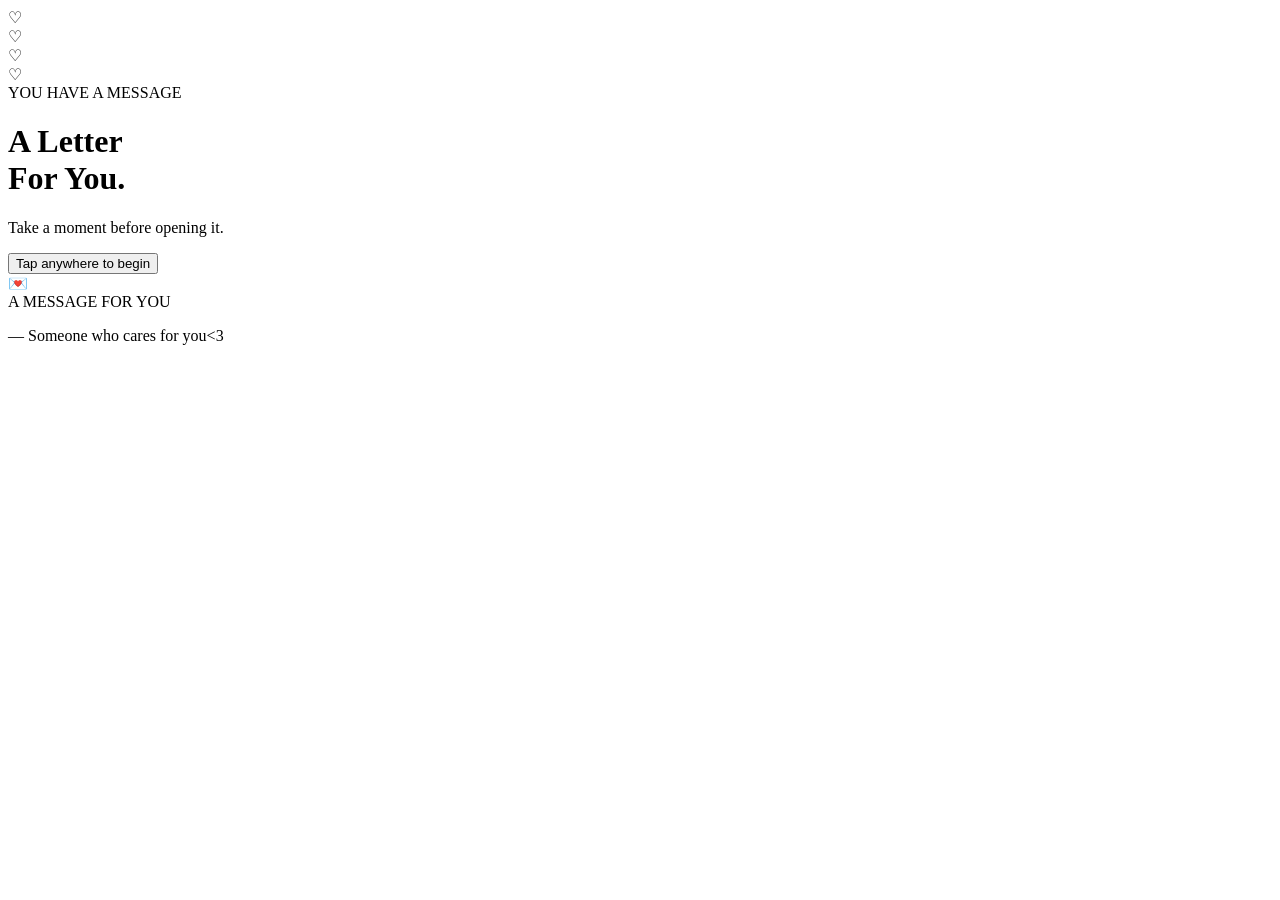
==== index.html @ a2103060 "Create index.html" ====
<!DOCTYPE html>
<html lang="en">

<head>
    <meta charset="UTF-8">

    <meta name="viewport"
          content="width=device-width, initial-scale=1.0">

    <title>A Message For You 💌</title>

    <link rel="stylesheet" href="style.css">
</head>

<body>

    <div class="background">
        <div class="glow"></div>
        <div class="glow glow-two"></div>

        <div class="heart heart-one">♡</div>
        <div class="heart heart-two">♡</div>
        <div class="heart heart-three">♡</div>
        <div class="heart heart-four">♡</div>
    </div>


    <!-- OPENING -->

    <main id="welcome" class="screen">

        <div class="card">

            <div class="label">
                YOU HAVE A MESSAGE
            </div>

            <h1>
                A Letter<br>
                For You.
            </h1>

            <p>
                Take a moment before opening it.
            </p>

            <button
                id="openButton"
                class="main-button">

                Tap anywhere to begin

            </button>

        </div>

    </main>


    <!-- MESSAGE -->

    <main
        id="messageScreen"
        class="screen hidden">

        <div class="message-card">

            <div class="envelope">
                💌
            </div>

            <div class="label">
                A MESSAGE FOR YOU
            </div>

            <div
                id="message"
                class="message">
            </div>

            <div class="line"></div>

            <p class="signature">
                — Someone who cares for you<3
            </p>

        </div>

    </main>


    <script src="script.js"></script>

</body>

</html>
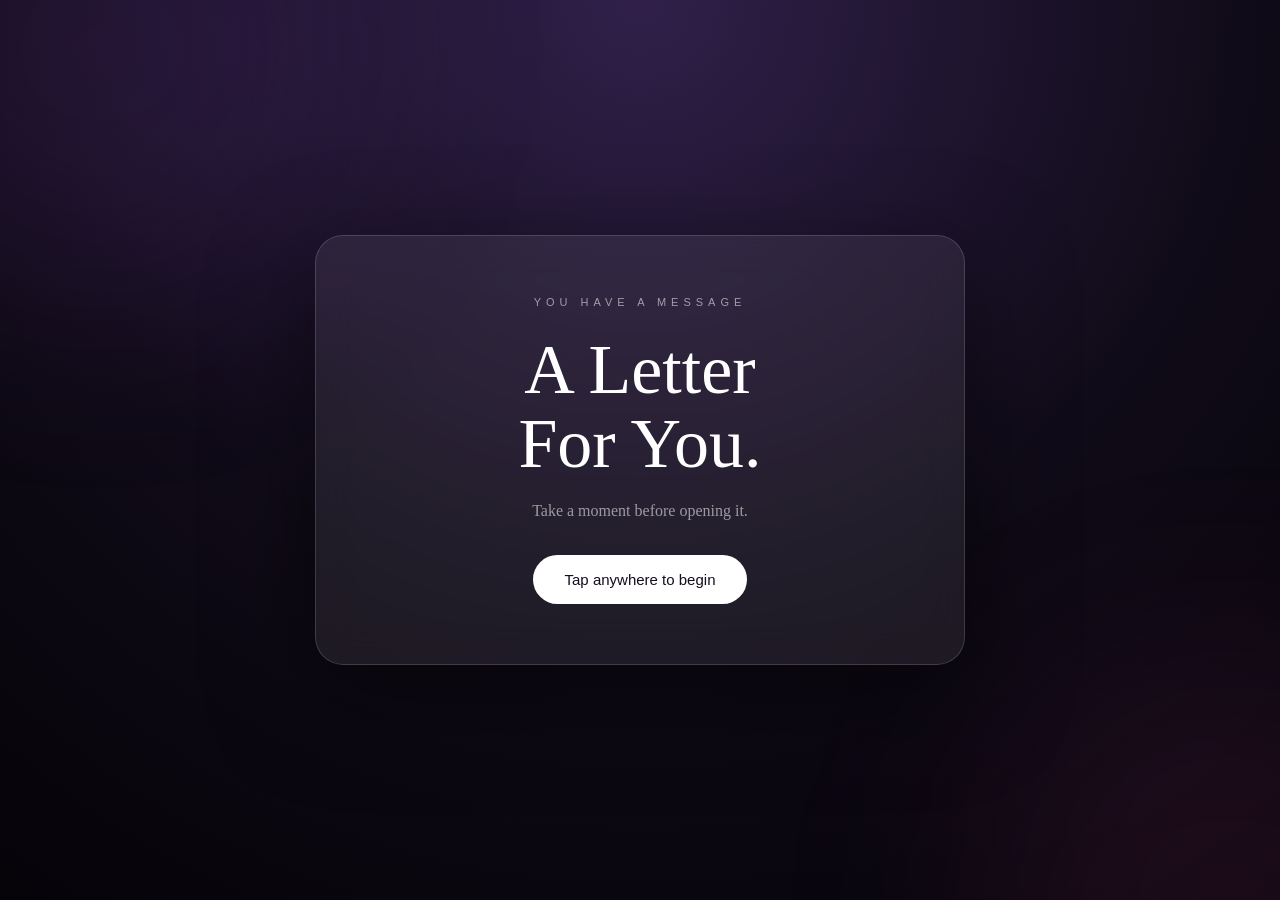
==== commit d264ba18: "Update index.html" ====
--- a/index.html
+++ b/index.html
@@ -7,7 +7,7 @@
     <meta name="viewport"
           content="width=device-width, initial-scale=1.0">
 
-    <title>A Message For You 💌</title>
+    <title>A Message For You🌹</title>
 
     <link rel="stylesheet" href="style.css">
 </head>
@@ -81,7 +81,7 @@
             <div class="line"></div>
 
             <p class="signature">
-                — Someone who cares for you<3
+                — Someone who cares for you 
             </p>
 
         </div>
--- a/style.css
+++ b/style.css
@@ -0,0 +1,388 @@
+* {
+    margin: 0;
+    padding: 0;
+    box-sizing: border-box;
+}
+
+body {
+    min-height: 100vh;
+
+    font-family:
+        Georgia,
+        "Times New Roman",
+        serif;
+
+    color: white;
+
+    background:
+        radial-gradient(
+            circle at top,
+            #30204a,
+            #100b18 55%,
+            #050308
+        );
+
+    overflow: hidden;
+}
+
+
+/* =========================
+   SCREEN
+========================= */
+
+.screen {
+
+    position: relative;
+
+    width: 100%;
+    height: 100vh;
+
+    display: flex;
+
+    align-items: center;
+    justify-content: center;
+
+    padding: 25px;
+
+    z-index: 5;
+}
+
+.hidden {
+    display: none !important;
+}
+
+
+/* =========================
+   CARD
+========================= */
+
+.card,
+.message-card {
+
+    width: 100%;
+    max-width: 650px;
+
+    padding: 60px 40px;
+
+    text-align: center;
+
+    border-radius: 28px;
+
+    background:
+        rgba(255,255,255,0.07);
+
+    border:
+        1px solid
+        rgba(255,255,255,0.15);
+
+    backdrop-filter:
+        blur(20px);
+
+    box-shadow:
+        0 30px 100px
+        rgba(0,0,0,0.5);
+
+    animation:
+        appear 1s ease;
+}
+
+
+/* =========================
+   TEXT
+========================= */
+
+.label {
+
+    margin-bottom: 25px;
+
+    font-family: Arial, sans-serif;
+
+    font-size: 11px;
+
+    letter-spacing: 5px;
+
+    opacity: 0.55;
+}
+
+h1 {
+
+    font-size:
+        clamp(38px, 7vw, 70px);
+
+    line-height: 1.05;
+
+    font-weight: normal;
+}
+
+.card p {
+
+    margin-top: 22px;
+
+    opacity: 0.55;
+
+    font-size: 16px;
+}
+
+
+/* =========================
+   BUTTON
+========================= */
+
+.main-button {
+
+    margin-top: 35px;
+
+    padding:
+        16px 32px;
+
+    border: none;
+
+    border-radius: 50px;
+
+    background: white;
+
+    color: #160d20;
+
+    font-size: 15px;
+
+    cursor: pointer;
+
+    transition:
+        transform 0.3s ease,
+        box-shadow 0.3s ease;
+}
+
+.main-button:hover {
+
+    transform:
+        translateY(-4px);
+
+    box-shadow:
+        0 15px 40px
+        rgba(255,255,255,0.25);
+}
+
+.main-button:active {
+
+    transform:
+        scale(0.97);
+}
+
+
+/* =========================
+   MESSAGE
+========================= */
+
+.message-card {
+
+    min-height: 430px;
+
+    display: flex;
+
+    flex-direction: column;
+
+    justify-content: center;
+}
+
+.envelope {
+
+    font-size: 60px;
+
+    margin-bottom: 25px;
+
+    animation:
+        floating 3s ease-in-out infinite;
+}
+
+.message {
+
+    min-height: 130px;
+
+    margin-top: 10px;
+
+    font-size:
+        clamp(21px, 4vw, 31px);
+
+    line-height: 1.6;
+}
+
+.line {
+
+    width: 60px;
+
+    height: 1px;
+
+    margin:
+        30px auto 15px;
+
+    background:
+        rgba(255,255,255,0.4);
+}
+
+.signature {
+
+    opacity: 0.5;
+
+    font-style: italic;
+}
+
+
+/* =========================
+   BACKGROUND
+========================= */
+
+.glow {
+
+    position: fixed;
+
+    width: 500px;
+    height: 500px;
+
+    border-radius: 50%;
+
+    background:
+        rgba(130,70,180,0.15);
+
+    filter:
+        blur(100px);
+
+    top: -200px;
+    left: -150px;
+}
+
+.glow-two {
+
+    top: auto;
+    left: auto;
+
+    right: -200px;
+    bottom: -250px;
+
+    background:
+        rgba(180,70,140,0.12);
+}
+
+
+/* =========================
+   HEARTS
+========================= */
+
+.heart {
+
+    position: fixed;
+
+    bottom: -80px;
+
+    color:
+        rgba(255,255,255,0.12);
+
+    font-size: 40px;
+
+    animation:
+        float 9s linear infinite;
+
+    z-index: 1;
+}
+
+.heart-one {
+    left: 10%;
+}
+
+.heart-two {
+    left: 35%;
+    animation-delay: 2s;
+}
+
+.heart-three {
+    left: 65%;
+    animation-delay: 4s;
+}
+
+.heart-four {
+    left: 85%;
+    animation-delay: 6s;
+}
+
+
+/* =========================
+   ANIMATIONS
+========================= */
+
+@keyframes appear {
+
+    from {
+
+        opacity: 0;
+
+        transform:
+            translateY(30px)
+            scale(0.97);
+    }
+
+    to {
+
+        opacity: 1;
+
+        transform:
+            translateY(0)
+            scale(1);
+    }
+}
+
+@keyframes floating {
+
+    0%, 100% {
+        transform:
+            translateY(0);
+    }
+
+    50% {
+        transform:
+            translateY(-10px);
+    }
+}
+
+@keyframes float {
+
+    0% {
+
+        transform:
+            translateY(0)
+            rotate(0deg);
+
+        opacity: 0;
+    }
+
+    20% {
+        opacity: 1;
+    }
+
+    100% {
+
+        transform:
+            translateY(-110vh)
+            rotate(360deg);
+
+        opacity: 0;
+    }
+}
+
+
+/* =========================
+   PHONE
+========================= */
+
+@media (max-width: 600px) {
+
+    .card,
+    .message-card {
+
+        padding:
+            45px 25px;
+    }
+
+    h1 {
+        font-size: 40px;
+    }
+
+}
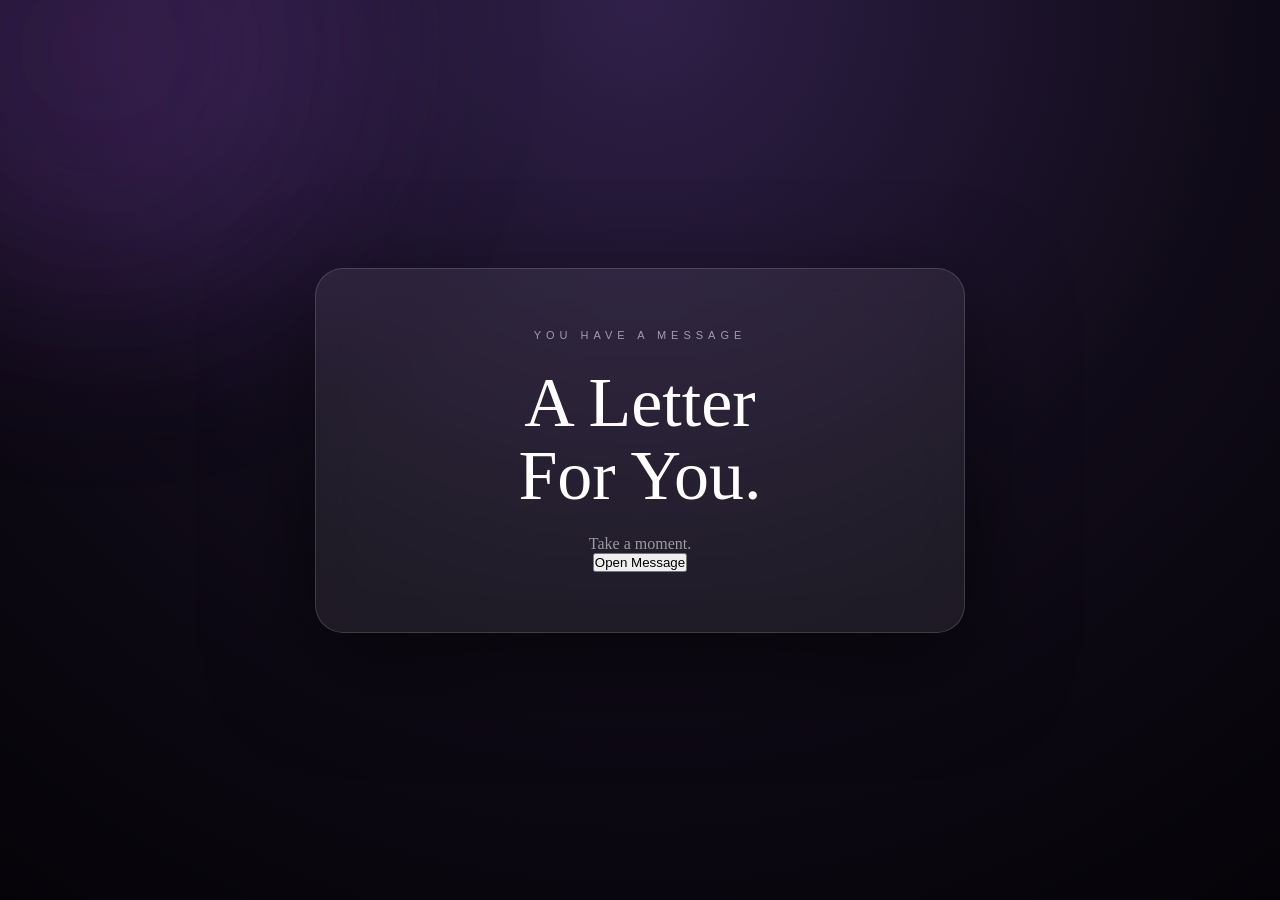
==== commit 9bccec5b: "Update index.html" ====
--- a/index.html
+++ b/index.html
@@ -1,13 +1,10 @@
 <!DOCTYPE html>
 <html lang="en">
-
 <head>
     <meta charset="UTF-8">
+    <meta name="viewport" content="width=device-width, initial-scale=1.0">
 
-    <meta name="viewport"
-          content="width=device-width, initial-scale=1.0">
-
-    <title>A Message For You🌹</title>
+    <title>A Message For You 💌</title>
 
     <link rel="stylesheet" href="style.css">
 </head>
@@ -16,18 +13,18 @@
 
     <div class="background">
         <div class="glow"></div>
-        <div class="glow glow-two"></div>
+        <div class="glow second"></div>
 
-        <div class="heart heart-one">♡</div>
-        <div class="heart heart-two">♡</div>
-        <div class="heart heart-three">♡</div>
-        <div class="heart heart-four">♡</div>
+        <div class="heart heart1">♡</div>
+        <div class="heart heart2">♡</div>
+        <div class="heart heart3">♡</div>
+        <div class="heart heart4">♡</div>
     </div>
 
 
-    <!-- OPENING -->
+    <!-- OPENING PAGE -->
 
-    <main id="welcome" class="screen">
+    <section id="welcome" class="screen">
 
         <div class="card">
 
@@ -41,29 +38,23 @@
             </h1>
 
             <p>
-                Take a moment before opening it.
+                Take a moment.
             </p>
 
-            <button
-                id="openButton"
-                class="main-button">
-
-                Tap anywhere to begin
-
+            <button id="openButton">
+                Open Message
             </button>
 
         </div>
 
-    </main>
+    </section>
 
 
-    <!-- MESSAGE -->
+    <!-- MESSAGE PAGE -->
 
-    <main
-        id="messageScreen"
-        class="screen hidden">
+    <section id="messageScreen" class="screen hidden">
 
-        <div class="message-card">
+        <div class="card message-card">
 
             <div class="envelope">
                 💌
@@ -73,24 +64,22 @@
                 A MESSAGE FOR YOU
             </div>
 
-            <div
-                id="message"
-                class="message">
+            <div id="message">
             </div>
 
-            <div class="line"></div>
+            <div class="line">
+            </div>
 
             <p class="signature">
-                — Someone who cares for you 
+                — Someone who cares for you.
             </p>
 
         </div>
 
-    </main>
+    </section>
 
 
     <script src="script.js"></script>
 
 </body>
-
 </html>
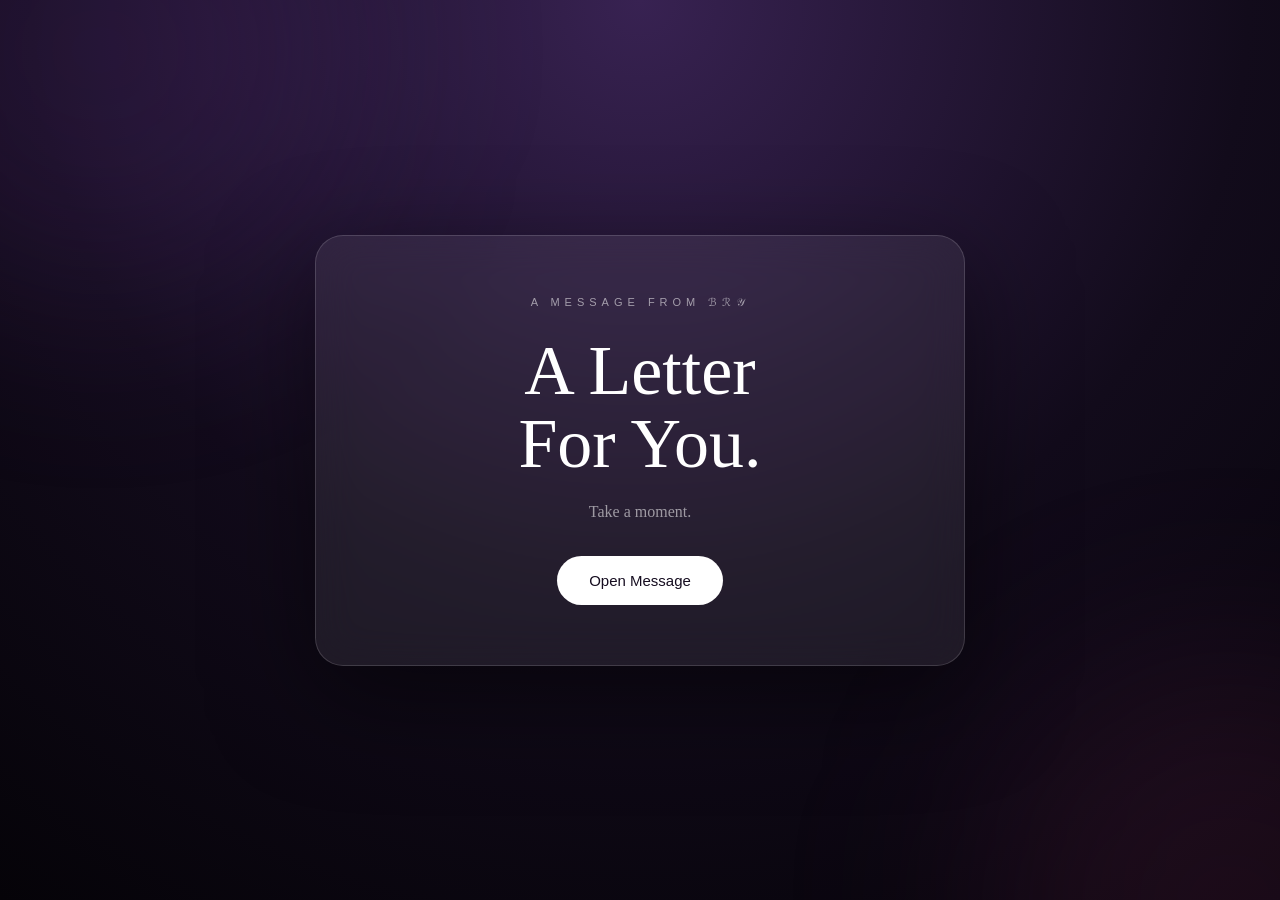
==== commit dcbbb84b: "Update index.html" ====
--- a/index.html
+++ b/index.html
@@ -29,7 +29,7 @@
         <div class="card">
 
             <div class="label">
-                YOU HAVE A MESSAGE
+                A MESSAGE FROM ℬℛ𝒴
             </div>
 
             <h1>
--- a/style.css
+++ b/style.css
@@ -1,24 +1,22 @@
 * {
+    box-sizing: border-box;
     margin: 0;
     padding: 0;
-    box-sizing: border-box;
-}
+}
+
 
 body {
     min-height: 100vh;
 
-    font-family:
-        Georgia,
-        "Times New Roman",
-        serif;
+    font-family: Georgia, "Times New Roman", serif;
 
     color: white;
 
     background:
         radial-gradient(
             circle at top,
-            #30204a,
-            #100b18 55%,
+            #382252,
+            #120b1b 55%,
             #050308
         );
 
@@ -32,20 +30,21 @@
 
 .screen {
 
-    position: relative;
-
     width: 100%;
     height: 100vh;
 
     display: flex;
 
+    justify-content: center;
     align-items: center;
-    justify-content: center;
 
     padding: 25px;
 
+    position: relative;
+
     z-index: 5;
 }
+
 
 .hidden {
     display: none !important;
@@ -56,8 +55,7 @@
    CARD
 ========================= */
 
-.card,
-.message-card {
+.card {
 
     width: 100%;
     max-width: 650px;
@@ -69,21 +67,17 @@
     border-radius: 28px;
 
     background:
-        rgba(255,255,255,0.07);
+        rgba(255, 255, 255, 0.07);
 
     border:
-        1px solid
-        rgba(255,255,255,0.15);
-
-    backdrop-filter:
-        blur(20px);
+        1px solid rgba(255, 255, 255, 0.15);
+
+    backdrop-filter: blur(20px);
 
     box-shadow:
-        0 30px 100px
-        rgba(0,0,0,0.5);
-
-    animation:
-        appear 1s ease;
+        0 30px 100px rgba(0, 0, 0, 0.5);
+
+    animation: appear 1s ease;
 }
 
 
@@ -93,47 +87,45 @@
 
 .label {
 
+    font-family: Arial, sans-serif;
+
+    font-size: 11px;
+
+    letter-spacing: 5px;
+
+    opacity: 0.55;
+
     margin-bottom: 25px;
-
-    font-family: Arial, sans-serif;
-
-    font-size: 11px;
-
-    letter-spacing: 5px;
+}
+
+
+h1 {
+
+    font-size: clamp(38px, 7vw, 70px);
+
+    line-height: 1.05;
+
+    font-weight: normal;
+}
+
+
+.card > p {
+
+    margin-top: 22px;
 
     opacity: 0.55;
 }
 
-h1 {
-
-    font-size:
-        clamp(38px, 7vw, 70px);
-
-    line-height: 1.05;
-
-    font-weight: normal;
-}
-
-.card p {
-
-    margin-top: 22px;
-
-    opacity: 0.55;
-
-    font-size: 16px;
-}
-
 
 /* =========================
    BUTTON
 ========================= */
 
-.main-button {
+button {
 
     margin-top: 35px;
 
-    padding:
-        16px 32px;
+    padding: 16px 32px;
 
     border: none;
 
@@ -152,20 +144,19 @@
         box-shadow 0.3s ease;
 }
 
-.main-button:hover {
-
-    transform:
-        translateY(-4px);
+
+button:hover {
+
+    transform: translateY(-4px);
 
     box-shadow:
-        0 15px 40px
-        rgba(255,255,255,0.25);
-}
-
-.main-button:active {
-
-    transform:
-        scale(0.97);
+        0 15px 40px rgba(255, 255, 255, 0.25);
+}
+
+
+button:active {
+
+    transform: scale(0.97);
 }
 
 
@@ -183,6 +174,7 @@
 
     justify-content: center;
 }
+
 
 .envelope {
 
@@ -194,30 +186,31 @@
         floating 3s ease-in-out infinite;
 }
 
-.message {
+
+#message {
 
     min-height: 130px;
 
     margin-top: 10px;
 
-    font-size:
-        clamp(21px, 4vw, 31px);
+    font-size: clamp(21px, 4vw, 31px);
 
     line-height: 1.6;
 }
 
+
 .line {
 
     width: 60px;
 
     height: 1px;
 
-    margin:
-        30px auto 15px;
-
-    background:
-        rgba(255,255,255,0.4);
-}
+    margin: 30px auto 15px;
+
+    background:
+        rgba(255, 255, 255, 0.4);
+}
+
 
 .signature {
 
@@ -241,16 +234,16 @@
     border-radius: 50%;
 
     background:
-        rgba(130,70,180,0.15);
-
-    filter:
-        blur(100px);
+        rgba(130, 70, 180, 0.15);
+
+    filter: blur(100px);
 
     top: -200px;
     left: -150px;
 }
 
-.glow-two {
+
+.second {
 
     top: auto;
     left: auto;
@@ -259,7 +252,7 @@
     bottom: -250px;
 
     background:
-        rgba(180,70,140,0.12);
+        rgba(180, 70, 140, 0.12);
 }
 
 
@@ -274,7 +267,7 @@
     bottom: -80px;
 
     color:
-        rgba(255,255,255,0.12);
+        rgba(255, 255, 255, 0.12);
 
     font-size: 40px;
 
@@ -284,21 +277,25 @@
     z-index: 1;
 }
 
-.heart-one {
+
+.heart1 {
     left: 10%;
 }
 
-.heart-two {
+
+.heart2 {
     left: 35%;
     animation-delay: 2s;
 }
 
-.heart-three {
+
+.heart3 {
     left: 65%;
     animation-delay: 4s;
 }
 
-.heart-four {
+
+.heart4 {
     left: 85%;
     animation-delay: 6s;
 }
@@ -329,18 +326,18 @@
     }
 }
 
+
 @keyframes floating {
 
     0%, 100% {
-        transform:
-            translateY(0);
+        transform: translateY(0);
     }
 
     50% {
-        transform:
-            translateY(-10px);
-    }
-}
+        transform: translateY(-10px);
+    }
+}
+
 
 @keyframes float {
 
@@ -374,15 +371,13 @@
 
 @media (max-width: 600px) {
 
-    .card,
-    .message-card {
-
-        padding:
-            45px 25px;
+    .card {
+
+        padding: 45px 25px;
     }
 
     h1 {
+
         font-size: 40px;
     }
-
-}
+}
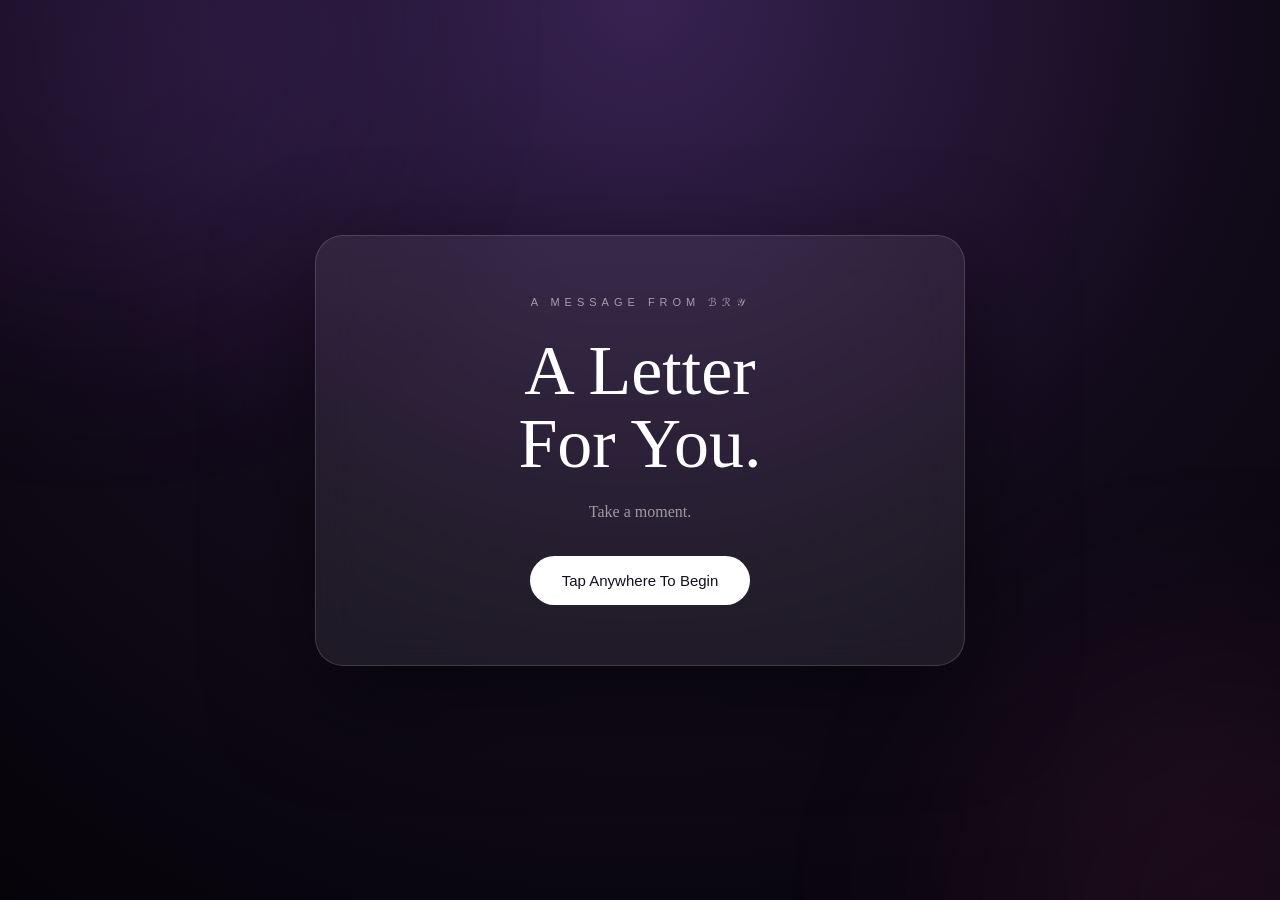
==== commit d1eca52c: "Update index.html" ====
--- a/index.html
+++ b/index.html
@@ -42,7 +42,7 @@
             </p>
 
             <button id="openButton">
-                Open Message
+                Tap Anywhere To Begin
             </button>
 
         </div>
@@ -71,7 +71,7 @@
             </div>
 
             <p class="signature">
-                — Someone who cares for you.
+                — From: MIDN/1CL BALCITA
             </p>
 
         </div>
